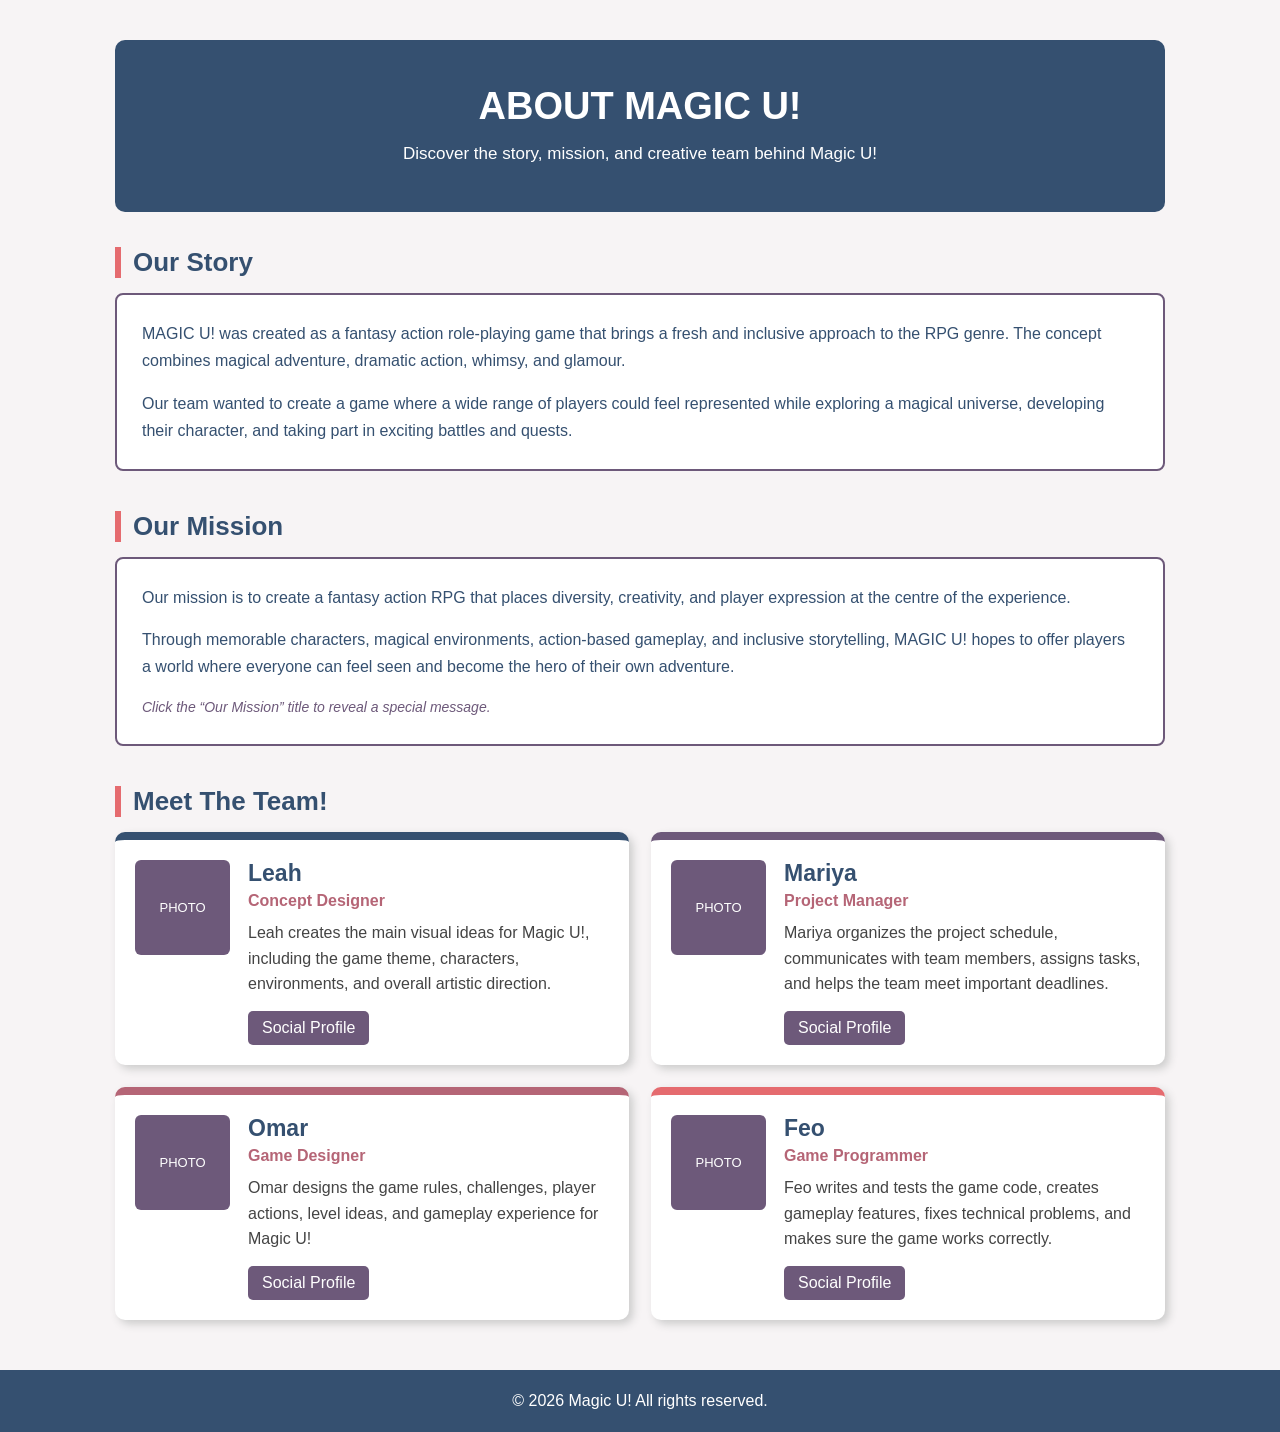
==== aboutus.html @ 603bbe4b "leah_aboutus" ====
<!DOCTYPE html>
<html lang="en">

<head>
    <meta charset="UTF-8">

    <meta name="viewport" content="width=device-width, initial-scale=1.0">

    <title>About Us - Magic U!</title>

    <link rel="stylesheet" href="website.css">
</head>

<body>

    <main class="page-container">

        <!-- Page Heading -->
        <section class="page-heading">

            <h1>ABOUT MAGIC U!</h1>

            <p>
                Discover the story, mission, and creative team behind Magic U!
            </p>

        </section>


        <!-- Our Story -->
        <section class="about-section">

    <h2>Our Story</h2>

    <div class="information-box">

        <p>
            MAGIC U! was created as a fantasy action role-playing game that
            brings a fresh and inclusive approach to the RPG genre. The concept combines magical adventure, dramatic action, whimsy,
            and glamour. 
        </p>

        <p>
            Our team wanted to create a game where a wide range of players
            could feel represented while exploring a magical universe,
            developing their character, and taking part in exciting battles
            and quests.
        </p>

    </div>

</section>


<!-- Our Mission -->
<section class="about-section" id="mission">

    <h2 id="missionTitle">Our Mission</h2>

    <div class="information-box">

        <p>
            Our mission is to create a fantasy action RPG that places diversity,
            creativity, and player expression at the centre of the experience.
        </p>

        <p>
            Through memorable characters, magical environments, action-based
            gameplay, and inclusive storytelling, MAGIC U! hopes to offer
            players a world where everyone can feel seen and become the hero
            of their own adventure.
        </p>

        <p class="click-message">
            Click the “Our Mission” title to reveal a special message.
        </p>

    </div>

</section>


        <!-- Meet the Team -->
        <section class="about-section">

            <h2>Meet The Team!</h2>

            <div class="team-container">

                <!-- Leah -->
                <article class="team-card leah-card">

                    <div class="team-photo">
                        PHOTO
                    </div>

                    <div class="team-information">

                        <h3>Leah</h3>

                        <h4>Concept Designer</h4>

                        <p>
                            Leah creates the main visual ideas for Magic U!,
                            including the game theme, characters, environments,
                            and overall artistic direction.
                        </p>

                        <div class="social-links">
                            <a
                                href="https://imgur.com/a/dIdM6A6"
                                target="_blank"
                            >
                                Social Profile
                            </a>
                        </div>

                    </div>

                </article>


                <!-- Mariya -->
                <article class="team-card mariya-card">

                    <div class="team-photo">
                        PHOTO
                    </div>

                    <div class="team-information">

                        <h3>Mariya</h3>

                        <h4>Project Manager</h4>

                        <p>
                            Mariya organizes the project schedule, communicates
                            with team members, assigns tasks, and helps the team
                            meet important deadlines.
                        </p>

                        <div class="social-links">
                            <a
                                href="https://imgur.com/a/dIdM6A6"
                                target="_blank"
                            >
                                Social Profile
                            </a>
                        </div>

                    </div>

                </article>


                <!-- Omar -->
                <article class="team-card omar-card">

                    <div class="team-photo">
                        PHOTO
                    </div>

                    <div class="team-information">

                        <h3>Omar</h3>

                        <h4>Game Designer</h4>

                        <p>
                            Omar designs the game rules, challenges, player
                            actions, level ideas, and gameplay experience for
                            Magic U!
                        </p>

                        <div class="social-links">
                            <a
                                href="https://imgur.com/a/dIdM6A6"
                                target="_blank"
                            >
                                Social Profile
                            </a>
                        </div>

                    </div>

                </article>


                <!-- Feo -->
                <article class="team-card feo-card">

                    <div class="team-photo">
                        PHOTO
                    </div>

                    <div class="team-information">

                        <h3>Feo</h3>

                        <h4>Game Programmer</h4>

                        <p>
                            Feo writes and tests the game code, creates gameplay
                            features, fixes technical problems, and makes sure
                            the game works correctly.
                        </p>

                        <div class="social-links">
                            <a
                                href="https://imgur.com/a/dIdM6A6"
                                target="_blank"
                            >
                                Social Profile
                            </a>
                        </div>

                    </div>

                </article>

            </div>

        </section>

    </main>


    <footer>

        <p>
            &copy; 2026 Magic U! All rights reserved.
        </p>

    </footer>

    <script>

    var missionTitle = document.querySelector("#missionTitle");

    missionTitle.addEventListener("click", showMissionMessage);

    function showMissionMessage()
    {
        alert("BOO!");
    }

    </script>

</body>

</html>
---- website.css ----
* {
    margin: 0;
    padding: 0;
    box-sizing: border-box;
}


body {
    font-family: Arial, sans-serif;
    background-color: #f7f4f5;
    color: #355070;
}


.page-container {
    width: 90%;
    max-width: 1050px;
    margin: 40px auto;
}

.page-heading {
    background-color: #355070;
    color: white;
    text-align: center;
    padding: 45px 25px;
    border-radius: 10px;
    margin-bottom: 35px;
}

.page-heading h1 {
    font-size: 38px;
    margin-bottom: 12px;
}

.page-heading p {
    font-size: 17px;
    line-height: 1.6;
}


.about-section {
    margin-bottom: 40px;
}

.about-section h2 {
    font-size: 26px;
    color: #355070;
    margin-bottom: 15px;
    padding-left: 12px;
    border-left: 6px solid #e56b6f;
}


#mission {
    padding: 0;
}


#missionTitle {
    cursor: pointer;
}

#missionTitle:hover {
    color: #b56576;
}


.information-box {
    background-color: white;
    border: 2px solid #6d597a;
    border-radius: 8px;
    padding: 25px;
}

.information-box p {
    line-height: 1.7;
    margin-bottom: 15px;
}

.information-box p:last-child {
    margin-bottom: 0;
}

.click-message {
    font-size: 14px;
    font-style: italic;
    color: #6d597a;
}


.team-container {
    display: grid;
    grid-template-columns: 1fr 1fr;
    gap: 22px;
}


.team-card {
    background-color: white;
    border-radius: 10px;
    padding: 20px;
    display: flex;
    gap: 18px;
    align-items: flex-start;
    box-shadow: 4px 4px 8px #cccccc;
}


.leah-card {
    border-top: 8px solid #355070;
}


.mariya-card {
    border-top: 8px solid #6d597a;
}


.omar-card {
    border-top: 8px solid #b56576;
}


.feo-card {
    border-top: 8px solid #e56b6f;
}


.team-photo {
    min-width: 95px;
    height: 95px;
    background-color: #6d597a;
    color: white;
    border-radius: 6px;

    display: flex;
    justify-content: center;
    align-items: center;

    font-size: 13px;
}


.team-information h3 {
    font-size: 23px;
    color: #355070;
    margin-bottom: 5px;
}

.team-information h4 {
    font-size: 16px;
    color: #b56576;
    margin-bottom: 10px;
}

.team-information p {
    line-height: 1.6;
    color: #444444;
    margin-bottom: 14px;
}


.social-links a {
    display: inline-block;
    text-decoration: none;
    color: white;
    background-color: #6d597a;
    padding: 8px 14px;
    border-radius: 5px;
}

.social-links a:hover {
    background-color: #355070;
}


footer {
    background-color: #355070;
    color: white;
    text-align: center;
    padding: 22px;
    margin-top: 50px;
}


@media screen and (max-width: 750px) {

    .page-heading h1 {
        font-size: 30px;
    }

    .team-container {
        grid-template-columns: 1fr;
    }

    .team-card {
        flex-direction: column;
    }

    .team-photo {
        width: 95px;
    }

}
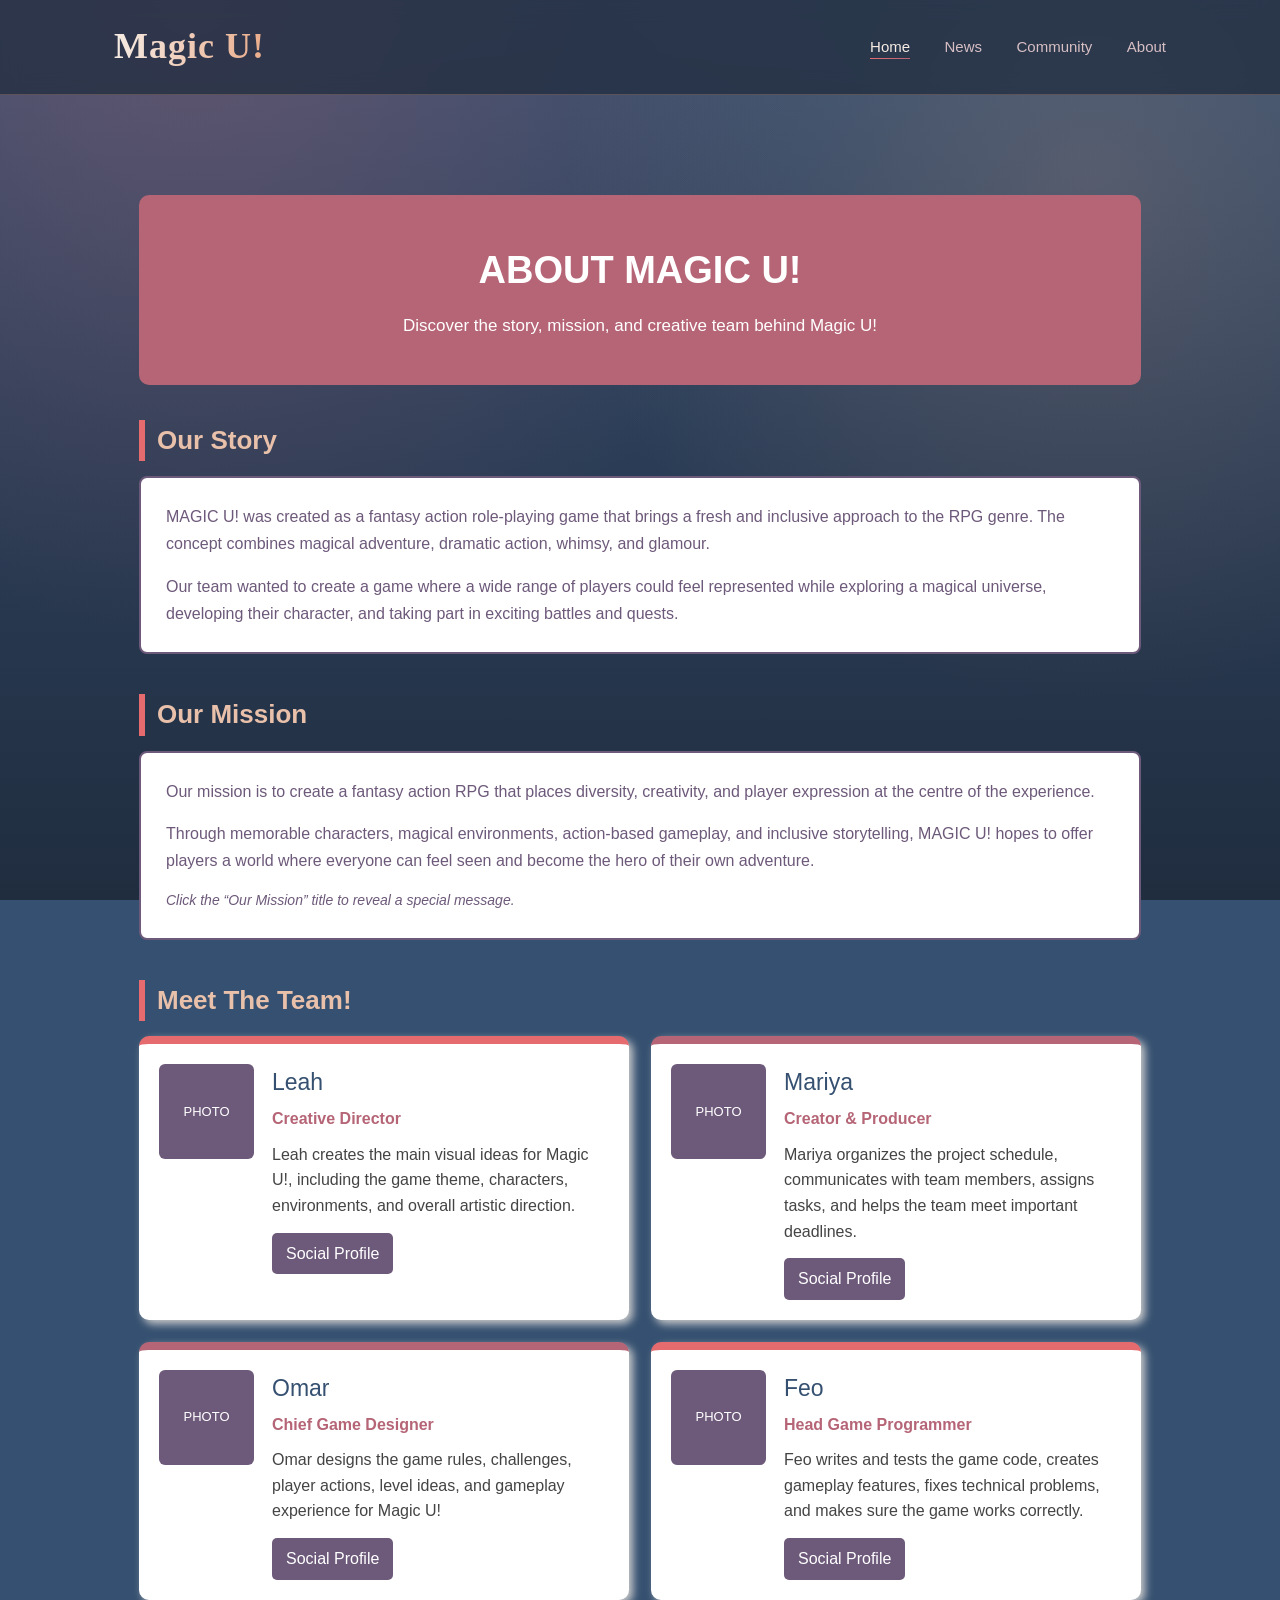
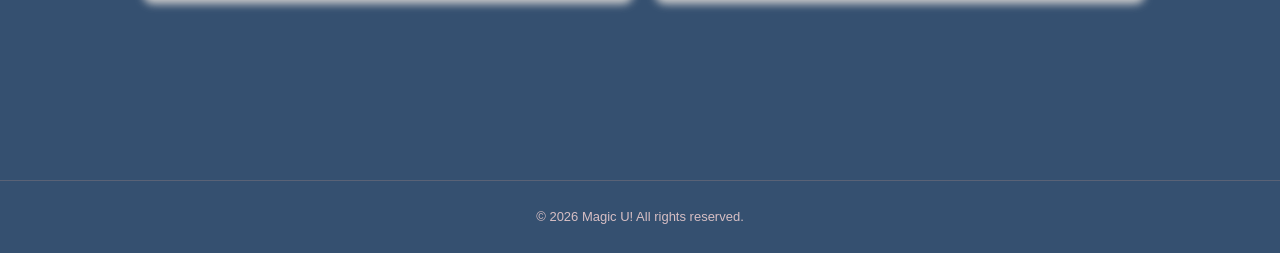
==== commit 33c37878: "Css merger" ====
--- a/aboutus.html
+++ b/aboutus.html
@@ -5,12 +5,26 @@
     <meta charset="UTF-8">
 
     <meta name="viewport" content="width=device-width, initial-scale=1.0">
-
-    <title>About Us - Magic U!</title>
-
-    <link rel="stylesheet" href="website.css">
+    <link rel="preconnect" href="https://fonts.googleapis.com">
+    <link rel="preconnect" href="https://fonts.gstatic.com" crossorigin>
+    <link href="https://fonts.googleapis.com/css2?family=Be+Vietnam+Pro:ital,wght@0,100;0,200;0,300;0,400;0,500;0,600;0,700;0,800;0,900;1,100;1,200;1,300;1,400;1,500;1,600;1,700;1,800;1,900&family=Fleur+De+Leah&display=swap" rel="stylesheet">
+    <title>About Us: Magic U!</title>
+
+    <link rel="stylesheet" href="MagicU.css">
 </head>
 
+
+  <header class="site-header">
+    <div class="nav-wrap">
+      <a href="home page.html" class="logo">Magic U!</a>
+      <nav class="main-nav">
+        <a href="home page.html" class="active">Home</a>
+        <a href="news.html">News</a>
+        <a href="community.html">Community</a>
+        <a href="aboutus.html">About</a>
+      </nav>
+    </div>
+  </header>
 <body>
 
     <main class="page-container">
@@ -98,7 +112,7 @@
 
                         <h3>Leah</h3>
 
-                        <h4>Concept Designer</h4>
+                        <h4>Creative Director</h4>
 
                         <p>
                             Leah creates the main visual ideas for Magic U!,
@@ -131,7 +145,7 @@
 
                         <h3>Mariya</h3>
 
-                        <h4>Project Manager</h4>
+                        <h4>Creator & Producer</h4>
 
                         <p>
                             Mariya organizes the project schedule, communicates
@@ -164,7 +178,7 @@
 
                         <h3>Omar</h3>
 
-                        <h4>Game Designer</h4>
+                        <h4>Chief Game Designer</h4>
 
                         <p>
                             Omar designs the game rules, challenges, player
@@ -197,7 +211,7 @@
 
                         <h3>Feo</h3>
 
-                        <h4>Game Programmer</h4>
+                        <h4>Head Game Programmer</h4>
 
                         <p>
                             Feo writes and tests the game code, creates gameplay
@@ -225,7 +239,7 @@
     </main>
 
 
-    <footer>
+    <footer class="site-footer">
 
         <p>
             &copy; 2026 Magic U! All rights reserved.
--- a/MagicU.css
+++ b/MagicU.css
@@ -0,0 +1,814 @@
+h1, h2, h3, h4 {
+  font-family: "Be Vietnam Pro" , sans-serif;
+}
+
+a {
+  color: inherit;
+  text-decoration: none;
+}
+
+h1{
+    font-family: "Be Vietnam Pro", sans-serif;
+    font-weight: 800;
+    font-style: bold;
+    color: #b56576;    
+}
+h2 {
+    font-family: "Be Vietnam Pro", sans-serif;
+    font-weight: 800;
+    font-style: bold;
+    color: #b56576;
+}
+h3 {
+    font-family: "Be Vietnam Pro", sans-serif;
+    font-weight: 500;
+    font-style: normal;
+    color: #b56576;
+}
+
+body {
+    font-family: "Be Vietnam Pro", sans-serif;
+    font-weight: 400;
+    font-style: normal;
+}
+form {
+    display: flex;
+    flex-direction: column;
+    align-items: center;
+    gap: 10px;
+    margin-bottom: 20px;
+}
+iframe {
+    width: 100%;
+    max-width: 1000px;
+    aspect-ratio: 16 / 9;
+    height: auto;
+    margin: 20px 0;
+}
+
+/*FEO */
+
+.container-community{
+    display: flex;
+    flex-direction: row;
+    gap: 20px;
+    align-items:top;
+    justify-content:center;
+}
+
+.center {
+  margin-left: auto;
+  margin-right: auto;
+}
+
+#Center {
+  text-align:center;
+}
+
+table, td {
+        border: 1px solid #d7bfc4;
+        border-collapse: collapse;
+
+    }
+    td {
+        padding: 20px;
+        font-family: "Be Vietnam Pro" , sans-serif
+    }
+    th {
+        background-color: #6d597a ;
+        color:white ;
+    }
+    tr:nth-child(even) {background-color: rgba(181, 101, 118, 0.35);}
+
+
+
+
+
+
+
+/* LEAH */
+
+*
+{
+    margin: 0;
+    padding: 0;
+    box-sizing: border-box;
+}
+
+
+.page-container {
+    width: 90%;
+    max-width: 1050px;
+    margin: 40px auto;
+}
+
+.page-heading {
+    background-color: #b56576;
+    color: white;
+    text-align: center;
+    padding: 45px 25px;
+    border-radius: 10px;
+    margin-bottom: 35px;
+}
+
+.page-heading h1 {
+    font-size: 38px;
+    margin-bottom: 12px;
+    color: white;
+}
+
+.page-heading p {
+    font-size: 17px;
+    line-height: 1.6;
+}
+
+
+.about-section {
+    margin-bottom: 40px;
+}
+
+.about-section h2 {
+    font-size: 26px;
+    color: #e9c0aa;
+    margin-bottom: 15px;
+    padding-left: 12px;
+    border-left: 6px solid #e56b6f;
+}
+.about-section p{
+  color: #6d597a;
+}
+
+#mission {
+    padding: 0;
+}
+
+
+#missionTitle {
+    cursor: pointer;
+}
+
+#missionTitle:hover {
+    color: #b56576;
+}
+
+
+.information-box {
+    background-color: white;
+    border: 2px solid #6d597a;
+    border-radius: 8px;
+    padding: 25px;
+}
+
+.information-box p {
+    line-height: 1.7;
+    margin-bottom: 15px;
+}
+
+.information-box p:last-child {
+    margin-bottom: 0;
+}
+
+.click-message {
+    font-size: 14px;
+    font-style: italic;
+    color: #6d597a;
+}
+
+
+.team-container {
+    display: grid;
+    grid-template-columns: 1fr 1fr;
+    gap: 22px;
+}
+
+
+.team-card {
+    background-color: white;
+    border-radius: 10px;
+    padding: 20px;
+    display: flex;
+    gap: 18px;
+    align-items: flex-start;
+    box-shadow: 4px 4px 8px #cccccc;
+}
+
+
+.leah-card {
+    border-top: 8px solid #e56b6f;
+}
+
+
+.mariya-card {
+    border-top: 8px solid #b56576;
+}
+
+
+.omar-card {
+    border-top: 8px solid #b56576;
+}
+
+
+.feo-card {
+    border-top: 8px solid #e56b6f;
+}
+
+
+.team-photo {
+    min-width: 95px;
+    height: 95px;
+    background-color: #6d597a;
+    color: white;
+    border-radius: 6px;
+
+    display: flex;
+    justify-content: center;
+    align-items: center;
+
+    font-size: 13px;
+}
+
+
+.team-information h3 {
+    font-size: 23px;
+    color: #355070;
+    margin-bottom: 5px;
+}
+
+.team-information h4 {
+    font-size: 16px;
+    color: #b56576;
+    margin-bottom: 10px;
+}
+
+.team-information p {
+    line-height: 1.6;
+    color: #444444;
+    margin-bottom: 14px;
+}
+
+
+.social-links a {
+    display: inline-block;
+    text-decoration: none;
+    color: white;
+    background-color: #6d597a;
+    padding: 8px 14px;
+    border-radius: 5px;
+}
+
+.social-links a:hover {
+    background-color: #355070;
+}
+
+
+footer {
+    background-color: #355070;
+    color: white;
+    text-align: center;
+    padding: 22px;
+    margin-top: 50px;
+}
+
+
+@media screen and (max-width: 750px) {
+
+    .page-heading h1 {
+        font-size: 30px;
+    }
+
+    .team-container {
+        grid-template-columns: 1fr;
+    }
+
+    .team-card {
+        flex-direction: column;
+    }
+
+    .team-photo {
+        width: 95px;
+    }
+
+}
+
+
+
+
+/* OMAR */
+/*Color palette */
+:root {
+  --navy: #355070;
+  --plum: #6d597a;
+  --rose: #b56576;
+  --coral: #e56b6f;
+  --peach: #eaac8b;
+
+  --text-main: #f6ece4;
+  --text-muted: #d7bfc4;
+}
+
+/*Basic setup */
+* {
+  margin: 0;
+  padding: 0;
+  box-sizing: border-box;
+}
+
+html {
+  scroll-behavior: smooth;
+}
+
+body {
+  font-family: 'Be Vietnam Pro', sans-serif;
+  color: var(--text-main);
+  line-height: 1.6;
+
+  /*soft glow*/
+  background-color: var(--navy);
+  background-image:
+    radial-gradient(circle at 15% 0%, rgba(181, 101, 118, 0.35), transparent 45%),
+    radial-gradient(circle at 85% 20%, rgba(234, 172, 139, 0.2), transparent 40%),
+    linear-gradient(180deg, var(--navy) 0%, #2c3f59 45%, #202d3f 100%);
+  background-attachment: fixed;
+}
+
+h1, h2, h3, h4 {
+  font-family: "Be Vietnam Pro", sans-serif;
+}
+
+a {
+  color: inherit;
+  text-decoration: none;
+}
+
+/* Header/Nav */
+.site-header {
+  position: sticky;
+  top: 0;
+  z-index: 10;
+  background-color: rgba(32, 45, 63, 0.75);
+  backdrop-filter: blur(10px);
+  border-bottom: 1px solid rgba(234, 172, 139, 0.25);
+}
+
+.nav-wrap {
+  max-width: 1100px;
+  margin: 0 auto;
+  padding: 18px 24px;
+  display: flex;
+  justify-content: space-between;
+  align-items: center;
+}
+
+.logo {
+  font-family: "Fleur De Leah", cursive;
+  font-size: 36px;
+  font-weight: 700;
+  letter-spacing: 1px;
+  background: linear-gradient(90deg, var(--text-main), var(--peach));
+  -webkit-background-clip: text;
+  background-clip: text;
+  color: transparent;
+}
+
+.main-nav a {
+  position: relative;
+  margin-left: 30px;
+  font-size: 15px;
+  color: var(--text-muted);
+  padding-bottom: 4px;
+  transition: color 0.25s ease;
+}
+
+.main-nav a::after {
+  content: "";
+  position: absolute;
+  left: 0;
+  bottom: 0;
+  width: 0%;
+  height: 1.5px;
+  background: linear-gradient(90deg, var(--coral), var(--rose));
+  transition: width 0.25s ease;
+}
+
+.main-nav a:hover,
+.main-nav a.active {
+  color: var(--text-main);
+}
+
+.main-nav a:hover::after,
+.main-nav a.active::after {
+  width: 100%;
+}
+
+/*Page layout*/
+main {
+  max-width: 1100px;
+  margin: 0 auto;
+  padding: 60px 24px 90px;
+}
+
+.section {
+  margin-top: 68px;
+}
+
+.section h2 {
+  font-size: 22px;
+  margin-bottom: 20px;
+  color: var(--peach);
+  letter-spacing: 0.5px;
+}
+
+/* Fade and rise animation, triggered by script.js when a section scrolls into view */
+.reveal {
+  opacity: 0;
+  transform: translateY(24px);
+  transition: opacity 0.7s ease, transform 0.7s ease;
+}
+
+.reveal.in-view {
+  opacity: 1;
+  transform: translateY(0);
+}
+
+/*Page title*/
+.page-title {
+  padding-bottom: 36px;
+  border-bottom: 1px solid rgba(234, 172, 139, 0.2);
+}
+
+.eyebrow {
+  display: inline-block;
+  font-size: 13px;
+  letter-spacing: 2px;
+  text-transform: uppercase;
+  color: var(--peach);
+  margin-bottom: 14px;
+}
+
+.page-title h1 {
+  font-size: 42px;
+  background: linear-gradient(100deg, var(--text-main) 25%, var(--peach) 60%, var(--coral) 100%);
+  -webkit-background-clip: text;
+  background-clip: text;
+  color: transparent;
+  margin-bottom: 12px;
+}
+
+.subtitle {
+  color: var(--text-muted);
+  font-size: 16px;
+  max-width: 480px;
+  margin-bottom: 28px;
+}
+
+.tabs {
+  display: flex;
+  gap: 12px;
+  flex-wrap: wrap;
+}
+
+.tab-btn {
+  background-color: rgba(255, 255, 255, 0.05);
+  border: 1px solid var(--plum);
+  color: var(--text-muted);
+  padding: 9px 18px;
+  border-radius: 999px;
+  font-family: 'Inter', sans-serif;
+  font-size: 14px;
+  cursor: pointer;
+  transition: all 0.25s ease;
+}
+
+.tab-btn:hover {
+  border-color: var(--peach);
+  color: var(--text-main);
+  transform: translateY(-2px);
+}
+
+.tab-btn.active {
+  background: linear-gradient(90deg, var(--coral), var(--rose));
+  color: var(--text-main);
+  border-color: transparent;
+  font-weight: 600;
+}
+
+/*Content Release Timeline*/
+.timeline {
+  display: flex;
+  gap: 20px;
+}
+
+.timeline-card {
+  flex: 1;
+  position: relative;
+  background: linear-gradient(160deg, rgba(255,255,255,0.06), rgba(255,255,255,0.01));
+  border: 1px solid var(--plum);
+  border-radius: 10px;
+  padding: 26px 20px;
+  text-align: center;
+  transition: transform 0.25s ease, border-color 0.25s ease, box-shadow 0.25s ease;
+}
+
+.timeline-card:hover {
+  transform: translateY(-6px);
+  border-color: var(--peach);
+  box-shadow: 0 12px 30px rgba(0, 0, 0, 0.35);
+}
+
+.timeline-dot {
+  display: block;
+  width: 10px;
+  height: 10px;
+  margin: 0 auto 14px;
+  border-radius: 50%;
+  background: radial-gradient(circle, var(--peach), var(--coral));
+  box-shadow: 0 0 12px rgba(229, 107, 111, 0.7);
+}
+
+.timeline-card h3 {
+  font-size: 16px;
+  margin-bottom: 8px;
+}
+
+.timeline-card p {
+  color: var(--text-muted);
+  font-size: 14px;
+}
+
+/*Patch Notes*/
+.patch-notes {
+  position: relative;
+  background: linear-gradient(160deg, rgba(255,255,255,0.06), rgba(255,255,255,0.01));
+  border: 1px solid var(--plum);
+  border-left: 3px solid var(--coral);
+  border-radius: 10px;
+  padding: 22px 24px;
+  transition: box-shadow 0.25s ease;
+}
+
+.patch-notes:hover {
+  box-shadow: 0 12px 30px rgba(0, 0, 0, 0.3);
+}
+
+.patch-notes h3 {
+  font-size: 16px;
+  margin-bottom: 8px;
+  color: var(--text-main);
+}
+
+.patch-notes p {
+  color: var(--text-muted);
+  font-size: 14px;
+}
+
+/*Featured Article*/
+.featured-article {
+  display: flex;
+  gap: 26px;
+  background: linear-gradient(160deg, rgba(255,255,255,0.06), rgba(255,255,255,0.01));
+  border: 1px solid var(--plum);
+  border-radius: 12px;
+  padding: 22px;
+  transition: box-shadow 0.3s ease, transform 0.3s ease;
+}
+
+.featured-article:hover {
+  transform: translateY(-4px);
+  box-shadow: 0 16px 40px rgba(0, 0, 0, 0.35);
+}
+
+.featured-image {
+  flex: 1;
+  min-height: 240px;
+  background: linear-gradient(135deg, var(--rose), var(--plum));
+  border-radius: 8px;
+  display: flex;
+  align-items: center;
+  justify-content: center;
+  color: rgba(246, 236, 228, 0.75);
+  font-size: 14px;
+}
+
+.featured-text {
+  flex: 1;
+  display: flex;
+  flex-direction: column;
+  justify-content: center;
+}
+
+.featured-text h3 {
+  font-size: 22px;
+  margin: 10px 0;
+  color: var(--text-main);
+}
+
+.featured-text p {
+  color: var(--text-muted);
+  font-size: 14px;
+  margin-bottom: 18px;
+}
+
+.tag {
+  font-size: 12px;
+  color: var(--peach);
+  text-transform: uppercase;
+  letter-spacing: 0.5px;
+}
+
+.read-more {
+  align-self: flex-start;
+  background: linear-gradient(90deg, var(--coral), var(--rose));
+  color: var(--text-main);
+  padding: 10px 22px;
+  border-radius: 999px;
+  font-size: 14px;
+  font-weight: 600;
+  transition: transform 0.25s ease, box-shadow 0.25s ease;
+}
+
+.read-more:hover {
+  transform: translateY(-2px);
+  box-shadow: 0 8px 20px rgba(229, 107, 111, 0.4);
+}
+
+/*Article Grid*/
+.article-grid {
+  display: grid;
+  grid-template-columns: repeat(3, 1fr);
+  gap: 22px;
+}
+
+.article-card {
+  background: linear-gradient(160deg, rgba(255,255,255,0.06), rgba(255,255,255,0.01));
+  border: 1px solid var(--plum);
+  border-radius: 10px;
+  padding: 16px;
+  transition: transform 0.25s ease, border-color 0.25s ease, box-shadow 0.25s ease;
+}
+
+.article-card:hover {
+  transform: translateY(-6px);
+  border-color: var(--peach);
+  box-shadow: 0 14px 32px rgba(0, 0, 0, 0.35);
+}
+
+.thumbnail {
+  height: 130px;
+  background: linear-gradient(135deg, var(--rose), var(--plum));
+  border-radius: 6px;
+  display: flex;
+  align-items: center;
+  justify-content: center;
+  color: rgba(246, 236, 228, 0.75);
+  font-size: 13px;
+  margin-bottom: 14px;
+}
+
+.article-card h4 {
+  font-size: 15px;
+  margin-top: 8px;
+  color: var(--text-main);
+}
+
+.article-card.hidden {
+  display: none;
+}
+
+/*Footer*/
+.site-footer {
+  text-align: center;
+  padding: 26px;
+  border-top: 1px solid rgba(234, 172, 139, 0.2);
+  color: var(--text-muted);
+  font-size: 13px;
+}
+
+/*Responsive*/
+@media (max-width: 700px) {
+  .timeline,
+  .featured-article {
+    flex-direction: column;
+  }
+
+  .article-grid {
+    grid-template-columns: 1fr;
+  }
+
+  .main-nav a {
+    margin-left: 16px;
+  }
+
+  .page-title h1 {
+    font-size: 32px;
+  }
+}
+
+
+
+/* MARIYA'S WORK: DO NOT TOUCH BEYOND HIS POINT */
+.container{
+    width:100%;
+    background-image: linear-gradient(rgba(181,101,118,0.7),rgba(234,172,139,0.7));
+}
+.form{
+    display: flex;
+    flex-direction: column;
+    align-items: center;
+    gap: 4px;               
+    width: 100%;
+    max-width: 420px;
+    margin: 20px 0;
+}
+
+.email-home{
+    width: 100%;
+    padding: 14px 20px;        
+    font-size: 1.1rem;
+    border: 1px solid rgba(250, 250, 245, 0.4);
+    border-radius: 8px;
+    background: rgba(250, 250, 245, 0.25);
+    color: #2b1a2e;
+    outline: none;
+    box-sizing: border-box;
+}
+.main-content {
+    display: flex;
+    flex-direction: column; 
+    align-items: center;   
+    text-align: center;
+    max-width: 800px;
+    width: 90%;
+    max-width: 800px;
+    margin: 0 auto;
+    padding: 10px;
+}
+
+.tagline{
+    font-family: "Be Vietnam Pro", sans-serif;
+    font-weight: 500;
+    font-style: normal;
+    font-size: 2em;
+    color: #b56576;
+    font-size: clamp(1.2rem, 4vw, 2rem);
+}
+
+.btn{
+    display: flex;
+    align-items: center;
+    justify-content: center;
+    padding: 12px 32px;
+    font-size: 1.1rem;
+    border: 0;
+    border-radius: 8px;
+    background: #6d597a;
+    color: #FAFAF5;
+    font-weight: 500;
+    cursor: pointer;
+    transition: background-color 0.2s ease;
+}
+
+.Title {
+    font-family: "Fleur De Leah", cursive;
+    font-weight: 400;
+    font-style: normal;
+    font-size: clamp(3.5rem, 10vw, 12rem);
+    display: flex;
+    align-items: center;
+    justify-content: space-between;
+    padding: 2;
+    margin: 1;
+    line-height: 2;
+    color: #eaac8b;
+
+}
+
+.grid ul {
+    list-style: none;
+    padding: 0;
+    display: grid;
+    grid-template-columns: repeat(auto-fit, minmax(200px, 1fr));
+    gap: 15px;
+    width: 100%;
+}
+
+.item{
+    text-decoration: none;
+    text-align: left;
+    display: flex;
+    flex-direction: column;
+    align-items: flex-start;
+    justify-content: flex-start;
+    min-height: 100px;
+    background-color: rgba(250, 250, 245, 0.15);
+    border: 1px solid rgba(250, 250, 245, 0.25);
+    border-radius: 10px;
+    padding: 15px 20px;
+    backdrop-filter: blur(5px);
+}
+.item img {
+    width: 100%;
+    max-width: 100%;
+    height: auto;
+    border-radius: 6px;
+    margin-top: 10px;
+}
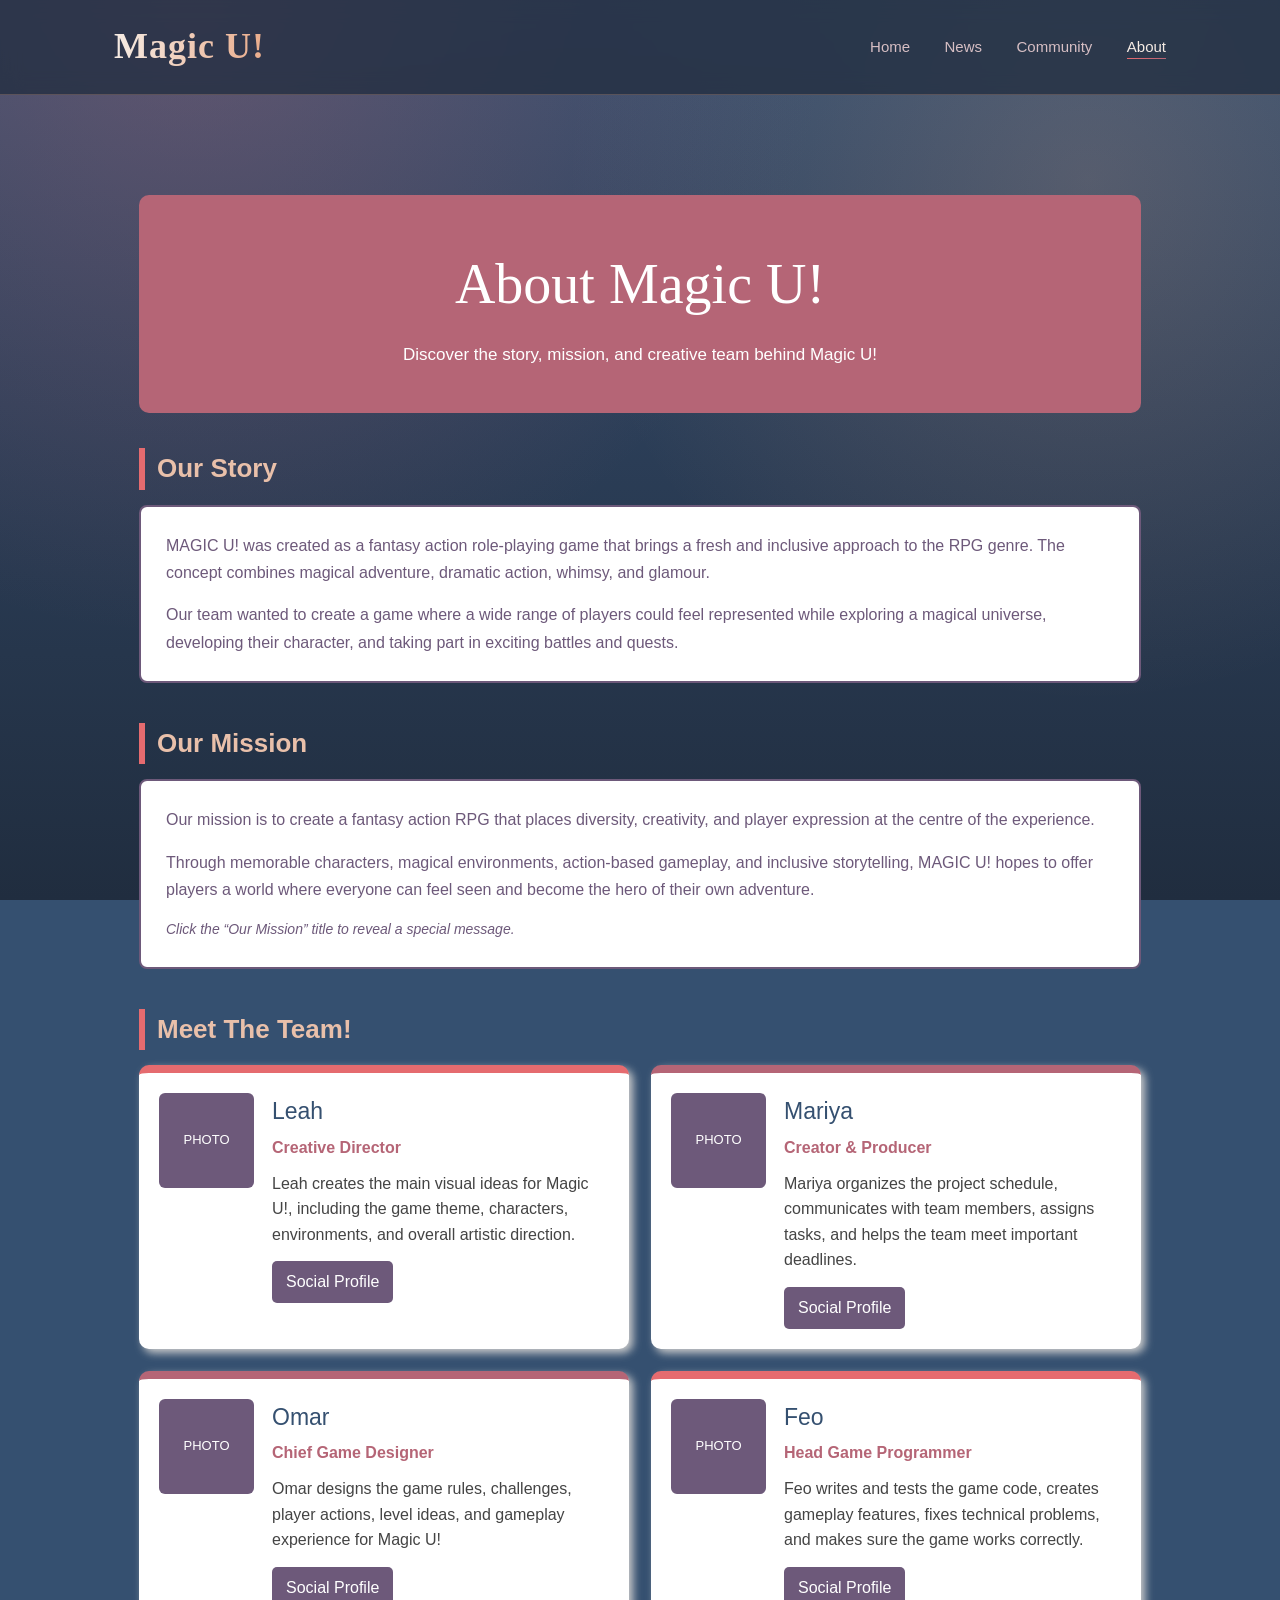
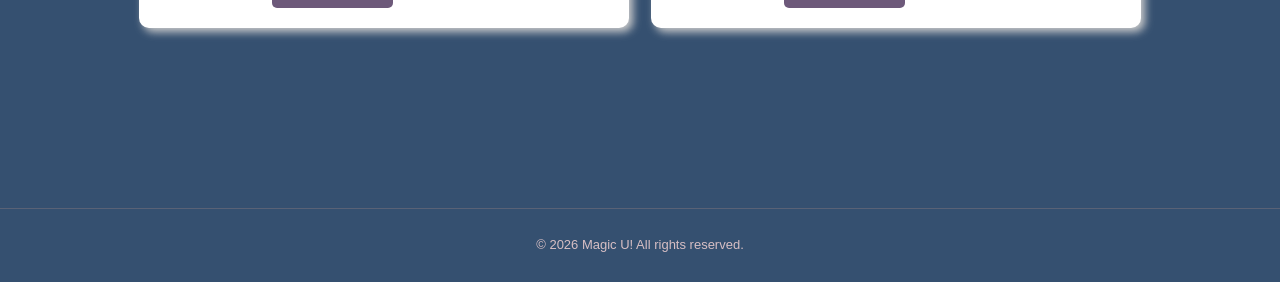
==== commit 3026389f: "FINAL FINAL1" ====
--- a/aboutus.html
+++ b/aboutus.html
@@ -18,10 +18,10 @@
     <div class="nav-wrap">
       <a href="home page.html" class="logo">Magic U!</a>
       <nav class="main-nav">
-        <a href="home page.html" class="active">Home</a>
+        <a href="home page.html">Home</a>
         <a href="news.html">News</a>
         <a href="community.html">Community</a>
-        <a href="aboutus.html">About</a>
+        <a href="aboutus.html" class="active">About</a>
       </nav>
     </div>
   </header>
@@ -32,7 +32,7 @@
         <!-- Page Heading -->
         <section class="page-heading">
 
-            <h1>ABOUT MAGIC U!</h1>
+            <h1>About Magic U!</h1>
 
             <p>
                 Discover the story, mission, and creative team behind Magic U!
--- a/MagicU.css
+++ b/MagicU.css
@@ -54,6 +54,7 @@
     gap: 20px;
     align-items:top;
     justify-content:center;
+    padding: 7px
 }
 
 .center {
@@ -112,7 +113,9 @@
 }
 
 .page-heading h1 {
-    font-size: 38px;
+    font-family: "Fleur De Leah", cursive;
+    font-weight: 400;
+    font-size: 56px;
     margin-bottom: 12px;
     color: white;
 }
@@ -738,7 +741,6 @@
     text-align: center;
     max-width: 800px;
     width: 90%;
-    max-width: 800px;
     margin: 0 auto;
     padding: 10px;
 }
@@ -760,18 +762,24 @@
     font-size: 1.1rem;
     border: 0;
     border-radius: 8px;
-    background: #6d597a;
-    color: #FAFAF5;
+    background: linear-gradient(90deg, var(--coral), var(--rose));
     font-weight: 500;
+    color: var(--text-main);
     cursor: pointer;
-    transition: background-color 0.2s ease;
+    transition: transform 0.25s ease, border-color 0.25s ease, box-shadow 0.25s ease;
+}
+
+.btn:hover {
+  transform: translateY(-3px);
+  border-color: var(--peach);
+  box-shadow: 0 8px 20px rgba(229, 107, 111, 0.4);;
 }
 
 .Title {
     font-family: "Fleur De Leah", cursive;
     font-weight: 400;
     font-style: normal;
-    font-size: clamp(3.5rem, 10vw, 12rem);
+    font-size: clamp(3.5rem, 10vw, 10rem);
     display: flex;
     align-items: center;
     justify-content: space-between;
